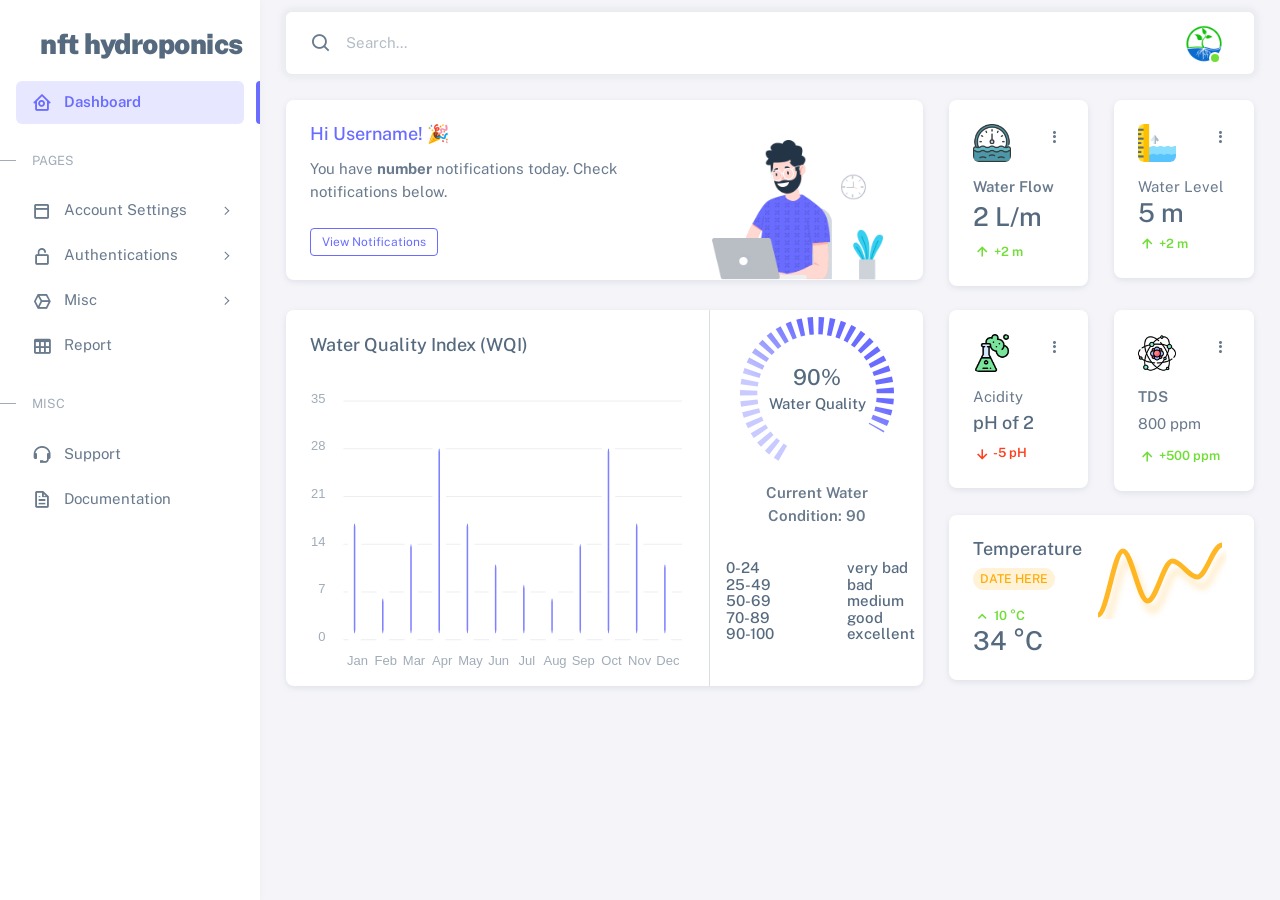
==== capstone-new/html/index.html @ d3cab9f1 "new update" ====
<!DOCTYPE html>

<html
  lang="en"
  class="light-style layout-menu-fixed"
  dir="ltr"
  data-theme="theme-default"
  data-assets-path="../assets/"
  data-template="vertical-menu-template-free"
>
  <head>
    <meta charset="utf-8" />
    <meta
      name="viewport"
      content="width=device-width, initial-scale=1.0, user-scalable=no, minimum-scale=1.0, maximum-scale=1.0"
    />

    <title>Capstone 2023| NFT Hydroponics </title>

    <meta name="description" content="" />

    <!-- Favicon -->
    <link rel="icon" type="image/x-icon" href="../assets/img/favicon/favicon.ico" />

    <!-- Fonts -->
    <link rel="preconnect" href="https://fonts.googleapis.com" />
    <link rel="preconnect" href="https://fonts.gstatic.com" crossorigin />
    <link
      href="https://fonts.googleapis.com/css2?family=Public+Sans:ital,wght@0,300;0,400;0,500;0,600;0,700;1,300;1,400;1,500;1,600;1,700&display=swap"
      rel="stylesheet"
    />

    <!-- Icons. Uncomment required icon fonts -->
    <link rel="stylesheet" href="../assets/vendor/fonts/boxicons.css" />

    <!-- Core CSS -->
    <link rel="stylesheet" href="../assets/vendor/css/core.css" class="template-customizer-core-css" />
    <link rel="stylesheet" href="../assets/vendor/css/theme-default.css" class="template-customizer-theme-css" />
    <link rel="stylesheet" href="../assets/css/demo.css" />

    <!-- Vendors CSS -->
    <link rel="stylesheet" href="../assets/vendor/libs/perfect-scrollbar/perfect-scrollbar.css" />

    <link rel="stylesheet" href="../assets/vendor/libs/apex-charts/apex-charts.css" />

    <!-- Page CSS -->
    
    <!-- Helpers -->
    <script src="../assets/vendor/js/helpers.js"></script>
    <script src="../assets/js/config.js"></script>
  </head>

  <body>
    <!-- Layout wrapper -->
    <div class="layout-wrapper layout-content-navbar">
      <div class="layout-container">
        <!-- Menu -->

        <aside id="layout-menu" class="layout-menu menu-vertical menu bg-menu-theme">
          <div class="app-brand demo">
            <a href="index.html" class="app-brand-link">
              <span class="app-brand-text demo menu-text fw-bolder ms-2"> NFT Hydroponics</span>
            </a>

            <a href="javascript:void(0);" class="layout-menu-toggle menu-link text-large ms-auto d-block d-xl-none">
              <i class="bx bx-chevron-left bx-sm align-middle"></i>
            </a>
          </div>

          <div class="menu-inner-shadow"></div>

          <ul class="menu-inner py-1">
            <!-- Dashboard -->
            <li class="menu-item active">
              <a href="index.html" class="menu-link">
                <i class="menu-icon tf-icons bx bx-home-circle"></i>
                <div data-i18n="Analytics">Dashboard</div>
              </a>
            </li>

            <li class="menu-header small text-uppercase">
              <span class="menu-header-text">Pages</span>
            </li>
            <li class="menu-item">
              <a href="javascript:void(0);" class="menu-link menu-toggle">
                <i class="menu-icon tf-icons bx bx-dock-top"></i>
                <div data-i18n="Account Settings">Account Settings</div>
              </a>
              <ul class="menu-sub">
                <li class="menu-item">
                  <a href="pages-account-settings-account.html" class="menu-link">
                    <div data-i18n="Account">Account</div>
                  </a>
                </li>
                <li class="menu-item">
                  <a href="pages-account-settings-notifications.html" class="menu-link">
                    <div data-i18n="Notifications">Notifications</div>
                  </a>
                </li>
                <li class="menu-item">
                  <a href="pages-account-settings-connections.html" class="menu-link">
                    <div data-i18n="Connections">Connections</div>
                  </a>
                </li>
              </ul>
            </li>
            <li class="menu-item">
              <a href="javascript:void(0);" class="menu-link menu-toggle">
                <i class="menu-icon tf-icons bx bx-lock-open-alt"></i>
                <div data-i18n="Authentications">Authentications</div>
              </a>
              <ul class="menu-sub">
                <li class="menu-item">
                  <a href="auth-login-basic.html" class="menu-link" target="_blank">
                    <div data-i18n="Basic">Login</div>
                  </a>
                </li>
                <li class="menu-item">
                  <a href="auth-register-basic.html" class="menu-link" target="_blank">
                    <div data-i18n="Basic">Register</div>
                  </a>
                </li>
                <li class="menu-item">
                  <a href="auth-forgot-password-basic.html" class="menu-link" target="_blank">
                    <div data-i18n="Basic">Forgot Password</div>
                  </a>
                </li>
              </ul>
            </li>
            <li class="menu-item">
              <a href="javascript:void(0);" class="menu-link menu-toggle">
                <i class="menu-icon tf-icons bx bx-cube-alt"></i>
                <div data-i18n="Misc">Misc</div>
              </a>
              <ul class="menu-sub">
                <li class="menu-item">
                  <a href="pages-misc-error.html" class="menu-link">
                    <div data-i18n="Error">Error</div>
                  </a>
                </li>
                <li class="menu-item">
                  <a href="pages-misc-under-maintenance.html" class="menu-link">
                    <div data-i18n="Under Maintenance">Under Maintenance</div>
                  </a>
                </li>
              </ul>
            </li>


            <!-- Tables -->
            <li class="menu-item">
              <a href="tables-basic.html" class="menu-link">
                <i class="menu-icon tf-icons bx bx-table"></i>
                <div data-i18n="Tables">Report</div>
              </a>
            </li>
            <!-- Misc -->
            <li class="menu-header small text-uppercase"><span class="menu-header-text">Misc</span></li>
            <li class="menu-item">
              <a
                href="https://github.com/themeselection/sneat-html-admin-template-free/issues"
                target="_blank"
                class="menu-link"
              >
                <i class="menu-icon tf-icons bx bx-support"></i>
                <div data-i18n="Support">Support</div>
              </a>
            </li>
            <li class="menu-item">
              <a
                href="https://themeselection.com/demo/sneat-bootstrap-html-admin-template/documentation/"
                target="_blank"
                class="menu-link"
              >
                <i class="menu-icon tf-icons bx bx-file"></i>
                <div data-i18n="Documentation">Documentation</div>
              </a>
            </li>
          </ul>
        </aside>
        <!-- / Menu -->

        <!-- Layout container -->
        <div class="layout-page">
          <!-- Navbar -->

          <nav
            class="layout-navbar container-xxl navbar navbar-expand-xl navbar-detached align-items-center bg-navbar-theme"
            id="layout-navbar"
          >
            <div class="layout-menu-toggle navbar-nav align-items-xl-center me-3 me-xl-0 d-xl-none">
              <a class="nav-item nav-link px-0 me-xl-4" href="javascript:void(0)">
                <i class="bx bx-menu bx-sm"></i>
              </a>
            </div>

            <div class="navbar-nav-right d-flex align-items-center" id="navbar-collapse">
              <!-- Search -->
              <div class="navbar-nav align-items-center">
                <div class="nav-item d-flex align-items-center">
                  <i class="bx bx-search fs-4 lh-0"></i>
                  <input
                    type="text"
                    class="form-control border-0 shadow-none"
                    placeholder="Search..."
                    aria-label="Search..."
                  />
                </div>
              </div>
              <!-- /Search -->

              <ul class="navbar-nav flex-row align-items-center ms-auto">
                <!-- User -->
                <li class="nav-item navbar-dropdown dropdown-user dropdown">
                  <a class="nav-link dropdown-toggle hide-arrow" href="javascript:void(0);" data-bs-toggle="dropdown">
                    <div class="avatar avatar-online">
                      <img src="../assets/img/avatars/hydroponicslogo.jpeg" alt class="w-px-40 h-auto rounded-circle" />
                    </div>
                  </a>
                  <ul class="dropdown-menu dropdown-menu-end">
                    <li>
                      <a class="dropdown-item" href="#">
                        <div class="d-flex">
                          <div class="flex-shrink-0 me-3">
                            <div class="avatar avatar-online">
                              <img src="../assets/img/avatars/hydroponicslogo.jpeg" alt class="w-px-40 h-auto rounded-circle" />
                            </div>
                          </div>
                          <div class="flex-grow-1">
                            <span class="fw-semibold d-block">Jessie Sam</span>
                            <small class="text-muted">Farmer</small>
                          </div>
                        </div>
                      </a>
                    </li>
                    <li>
                      <div class="dropdown-divider"></div>
                    </li>
                    <li>
                      <a class="dropdown-item" href="auth-login-basic.html">
                        <i class="bx bx-power-off me-2"></i>
                        <span class="align-middle">Log Out</span>
                      </a>
                    </li>
                  </ul>
                </li>
                <!--/ User -->
              </ul>
            </div>
          </nav>
          <!-- / Navbar -->
          <!-- Content wrapper -->
          <div class="content-wrapper">
            <!-- Content -->
            <div class="container-xxl flex-grow-1 container-p-y">
              <div class="row">
                <div class="col-lg-8 mb-4 order-0">
                  <div class="card">
                    <div class="d-flex align-items-end row">
                      <div class="col-sm-7">
                        <div class="card-body">
                          <h5 class="card-title text-primary">Hi Username! 🎉</h5>
                          <p class="mb-4">
                            You have  <span class="fw-bold">number</span> notifications today. Check notifications below.
                          </p>
                          <a href="javascript:;" class="btn btn-sm btn-outline-primary"  id="viewBadges">View Notifications</a>
                          <div class="popup" id="popup">
                            <div class="popup-content">
                              <h3>Notifications</h3>
                              <table>
                                <tr>
                                  <th>Sensor</th>
                                  <th>Date</th>
                                  <th>Readings</th>
                                  <th>Evaluation</th>
                                </tr>
                                <tr>
                                  <td>Acidity</td>
                                  <td>10/12/2023</td>
                                  <td>pH of 10</td>
                                  <td>Urine</td>
                                </tr>
                                <tr>
                                  <td>Acidity</td>
                                  <td>10/12/2023</td>
                                  <td>pH of 10</td>
                                  <td>Urine</td>
                                </tr>
                                <tr>
                                  <td>Temperature</td>
                                  <td>10/12/2023</td>
                                  <td>25</td>
                                  <td>not normal</td>
                                </tr>
                                <!-- Add more rows as needed -->
                              </table>
                              <button id="closePopup" class="close-button">Close</button>
                            </div>
                          </div>
                        </div>
                      </div>
                      <div class="col-sm-5 text-center text-sm-left">
                        <div class="card-body pb-0 px-0 px-md-4">
                          <img
                            src="../assets/img/illustrations/man-with-laptop-light.png"
                            height="140"
                            alt="View Badge User"
                            data-app-dark-img="illustrations/man-with-laptop-dark.png"
                            data-app-light-img="illustrations/man-with-laptop-light.png"
                          />
                        </div>
                      </div>
                    </div>
                  </div>
                </div>
                <div class="col-lg-4 col-md-4 order-1">
                  <div class="row">
                    <div class="col-lg-6 col-md-12 col-6 mb-4">
                      <div class="card">
                        <div class="card-body">
                          <div class="card-title d-flex align-items-start justify-content-between">
                            <div class="avatar flex-shrink-0">
                              <img
                                src="../assets/img/icons/unicons/flow.png"
                                alt="chart success"
                                class="rounded"
                              />
                            </div>
                            <div class="dropdown">
                              <button
                                class="btn p-0"
                                type="button"
                                id="cardOpt3"
                                data-bs-toggle="dropdown"
                                aria-haspopup="true"
                                aria-expanded="false"
                              >
                                <i class="bx bx-dots-vertical-rounded"></i>
                              </button>
                              <div class="dropdown-menu dropdown-menu-end" aria-labelledby="cardOpt3">
                                <a class="dropdown-item" href="javascript:void(0);">View More</a>
                                <a class="dropdown-item" href="javascript:void(0);">Delete</a>
                              </div>
                            </div>
                          </div>
                          <span class="fw-semibold d-block mb-1">Water Flow</span>
                          <h3 class="card-title mb-2">2 L/m</h3>
                          <small class="text-success fw-semibold"><i class="bx bx-up-arrow-alt"></i> +2 m</small>
                        </div>
                      </div>
                    </div>
                    <div class="col-lg-6 col-md-12 col-6 mb-4">
                      <div class="card">
                        <div class="card-body">
                          <div class="card-title d-flex align-items-start justify-content-between">
                            <div class="avatar flex-shrink-0">
                              <img
                                src="../assets/img/icons/unicons/tide.png"
                                alt="Credit Card"
                                class="rounded"
                              />
                            </div>
                            <div class="dropdown">
                              <button
                                class="btn p-0"
                                type="button"
                                id="cardOpt6"
                                data-bs-toggle="dropdown"
                                aria-haspopup="true"
                                aria-expanded="false"
                              >
                                <i class="bx bx-dots-vertical-rounded"></i>
                              </button>
                              <div class="dropdown-menu dropdown-menu-end" aria-labelledby="cardOpt6">
                                <a class="dropdown-item" href="javascript:void(0);">View More</a>
                                <a class="dropdown-item" href="javascript:void(0);">Delete</a>
                              </div>
                            </div>
                          </div>
                          <span>Water Level</span>
                          <h3 class="card-title text-nowrap mb-1">5 m</h3>
                          <small class="text-success fw-semibold"><i class="bx bx-up-arrow-alt"></i> +2 m</small>
                        </div>
                      </div>
                    </div>
                  </div>
                </div>
                <!-- Total Revenue -->
                <div class="col-12 col-lg-8 order-2 order-md-3 order-lg-2 mb-4">
                  <div class="card">
                    <div class="row row-bordered g-0">
                      <div class="col-md-8">
                        <h5 class="card-header m-0 me-2 pb-3">Water Quality Index (WQI)</h5>
                        <div id="totalRevenueChart" class="px-2"></div>
                      </div>
                      <div class="col-md-4">
                        <div id="growthChart"></div>
                        <div class="text-center fw-semibold pt-3 mb-2">Current Water <br> Condition: 90</div>

                        <div class="d-flex px-xxl-4 px-lg-2 p-4 gap-xxl-3 gap-lg-1 gap-3 justify-content-between">
                          <div class="d-flex">
                            <div class="me-2">
                              
                            </div>
                            <div class="d-flex flex-column">
                              <h6 class="mb-0">0-24</h6>
                              <h6 class="mb-0">25-49</h6>
                              <h6 class="mb-0">50-69</h6>
                              <h6 class="mb-0">70-89</h6>
                              <h6 class="mb-0">90-100</h6>
                            </div>
                          </div>
                          <div class="d-flex">
                            <div class="me-2">
                              
                            </div>
                            <div class="d-flex flex-column">
                              <h6 class="mb-0">very bad</h6>
                              <h6 class="mb-0">bad</h6>
                              <h6 class="mb-0">medium</h6>
                              <h6 class="mb-0">good</h6>
                              <h6 class="mb-0">excellent</h6>
                            </div>
                          </div>
                        </div>
                      </div>
                    </div>
                  </div>
                </div>
                <!--/ Total Revenue -->
                <div class="col-12 col-md-8 col-lg-4 order-3 order-md-2">
                  <div class="row">
                    <div class="col-6 mb-4">
                      <div class="card">
                        <div class="card-body">
                          <div class="card-title d-flex align-items-start justify-content-between">
                            <div class="avatar flex-shrink-0">
                              <img src="../assets/img/icons/unicons/flask.png" alt="Credit Card" class="rounded" />
                            </div>
                            <div class="dropdown">
                              <button
                                class="btn p-0"
                                type="button"
                                id="cardOpt4"
                                data-bs-toggle="dropdown"
                                aria-haspopup="true"
                                aria-expanded="false"
                              >
                                <i class="bx bx-dots-vertical-rounded"></i>
                              </button>
                              <div class="dropdown-menu dropdown-menu-end" aria-labelledby="cardOpt4">
                                <a class="dropdown-item" href="javascript:void(0);">View More</a>
                                <a class="dropdown-item" href="javascript:void(0);">Delete</a>
                              </div>
                            </div>
                          </div>
                          <span class="d-block mb-1">Acidity</span>
                          <h5 class="card-title text-nowrap mb-2">pH of 2</h5>
                          <small class="text-danger fw-semibold"><i class="bx bx-down-arrow-alt"></i> -5 pH</small>
                        </div>
                      </div>
                    </div>
                    <div class="col-6 mb-4">
                      <div class="card">
                        <div class="card-body">
                          <div class="card-title d-flex align-items-start justify-content-between">
                            <div class="avatar flex-shrink-0">
                              <img src="../assets/img/icons/unicons/atom.png" alt="Credit Card" class="rounded" />
                            </div>
                            <div class="dropdown">
                              <button
                                class="btn p-0"
                                type="button"
                                id="cardOpt1"
                                data-bs-toggle="dropdown"
                                aria-haspopup="true"
                                aria-expanded="false"
                              >
                                <i class="bx bx-dots-vertical-rounded"></i>
                              </button>
                              <div class="dropdown-menu" aria-labelledby="cardOpt1">
                                <a class="dropdown-item" href="javascript:void(0);">View More</a>
                                <a class="dropdown-item" href="javascript:void(0);">Delete</a>
                              </div>
                            </div>
                          </div>
                          <span class="fw-semibold d-block mb-1">TDS</span>
                          <p class="card-title mb-2">800 ppm</p>
                          <small class="text-success fw-semibold"><i class="bx bx-up-arrow-alt"></i> +500 ppm</small>
                        </div>
                      </div>
                    </div>
                    <!-- </div>
    <div class="row"> -->
                    <div class="col-12 mb-4">
                      <div class="card">
                        <div class="card-body">
                          <div class="d-flex justify-content-between flex-sm-row flex-column gap-3">
                            <div class="d-flex flex-sm-column flex-row align-items-start justify-content-between">
                              <div class="card-title">
                                <h5 class="text-nowrap mb-2">Temperature</h5>
                                <span class="badge bg-label-warning rounded-pill">Date here</span>
                              </div>
                              <div class="mt-sm-auto">
                                <small class="text-success text-nowrap fw-semibold"
                                  ><i class="bx bx-chevron-up"></i> 10 °C</small
                                >
                                <h3 class="mb-0">34 °C</h3>
                              </div>
                            </div>
                            <div id="profileReportChart"></div>
                          </div>
                        </div>
                      </div>
                    </div>
                  </div>
                </div>
              </div>
            </div>
            <!-- / Content -->
            <div class="content-backdrop fade"></div>
          </div>
          <!-- Content wrapper -->
        </div>
        <!-- / Layout page -->
      </div>

      <!-- Overlay -->
      <div class="layout-overlay layout-menu-toggle"></div>
    </div>
    <!-- / Layout wrapper -->

    <!-- Core JS -->
    <!-- build:js assets/vendor/js/core.js -->
    <script src="../assets/vendor/libs/jquery/jquery.js"></script>
    <script src="../assets/vendor/libs/popper/popper.js"></script>
    <script src="../assets/vendor/js/bootstrap.js"></script>
    <script src="../assets/vendor/libs/perfect-scrollbar/perfect-scrollbar.js"></script>

    <script src="../assets/vendor/js/menu.js"></script>
    <!-- endbuild -->

    <!-- Vendors JS -->
    <script src="../assets/vendor/libs/apex-charts/apexcharts.js"></script>

    <!-- Main JS -->
    <script src="../assets/js/main.js"></script>

    <!-- Page JS -->
    <script src="../assets/js/dashboards-analytics.js"></script>

    <!-- Place this tag in your head or just before your close body tag. -->
    <script async defer src="https://buttons.github.io/buttons.js"></script>
  </body>
</html>
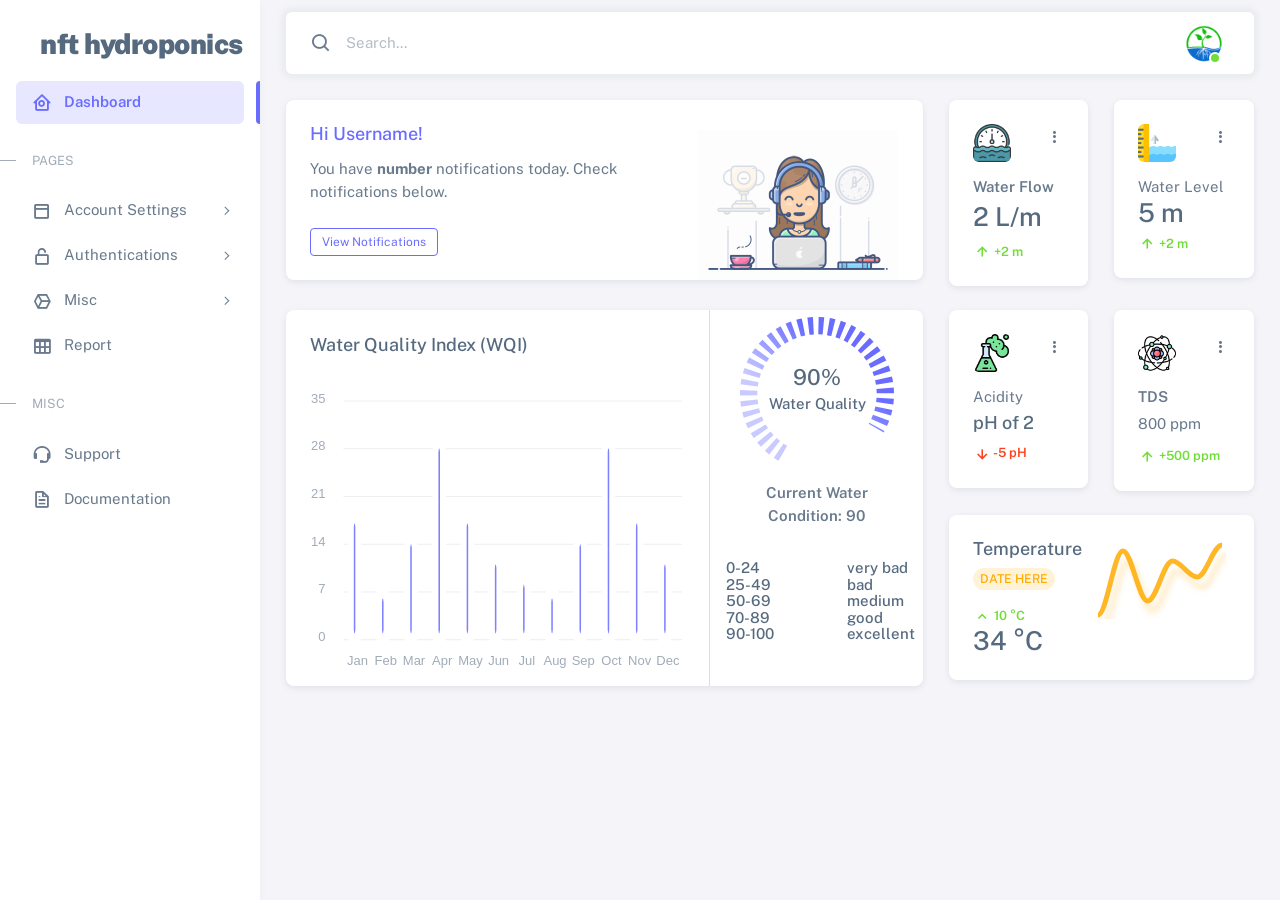
==== commit 33bcf5da: "new" ====
--- a/capstone-new/html/index.html
+++ b/capstone-new/html/index.html
@@ -88,17 +88,17 @@
               </a>
               <ul class="menu-sub">
                 <li class="menu-item">
-                  <a href="pages-account-settings-account.html" class="menu-link">
+                  <a href="pages-account-settings-account.htmls" class="menu-link">
                     <div data-i18n="Account">Account</div>
                   </a>
                 </li>
                 <li class="menu-item">
-                  <a href="pages-account-settings-notifications.html" class="menu-link">
+                  <a href="pages-account-settings-notifications.htmls" class="menu-link">
                     <div data-i18n="Notifications">Notifications</div>
                   </a>
                 </li>
                 <li class="menu-item">
-                  <a href="pages-account-settings-connections.html" class="menu-link">
+                  <a href="pages-account-settings-connections.htmls" class="menu-link">
                     <div data-i18n="Connections">Connections</div>
                   </a>
                 </li>
@@ -149,7 +149,7 @@
 
             <!-- Tables -->
             <li class="menu-item">
-              <a href="tables-basic.html" class="menu-link">
+              <a href="tables-basic.htmls" class="menu-link">
                 <i class="menu-icon tf-icons bx bx-table"></i>
                 <div data-i18n="Tables">Report</div>
               </a>
@@ -158,7 +158,7 @@
             <li class="menu-header small text-uppercase"><span class="menu-header-text">Misc</span></li>
             <li class="menu-item">
               <a
-                href="https://github.com/themeselection/sneat-html-admin-template-free/issues"
+                href="github page here static"
                 target="_blank"
                 class="menu-link"
               >
@@ -168,7 +168,7 @@
             </li>
             <li class="menu-item">
               <a
-                href="https://themeselection.com/demo/sneat-bootstrap-html-admin-template/documentation/"
+                href="github page here static"
                 target="_blank"
                 class="menu-link"
               >
@@ -237,7 +237,8 @@
                       <div class="dropdown-divider"></div>
                     </li>
                     <li>
-                      <a class="dropdown-item" href="auth-login-basic.html">
+                      <!-- <a class="dropdown-item" href="auth-login-basic.html"></a> -->
+                      <a class="dropdown-item" href="#">
                         <i class="bx bx-power-off me-2"></i>
                         <span class="align-middle">Log Out</span>
                       </a>
@@ -259,7 +260,7 @@
                     <div class="d-flex align-items-end row">
                       <div class="col-sm-7">
                         <div class="card-body">
-                          <h5 class="card-title text-primary">Hi Username! 🎉</h5>
+                          <h5 class="card-title text-primary">Hi Username!</h5>
                           <p class="mb-4">
                             You have  <span class="fw-bold">number</span> notifications today. Check notifications below.
                           </p>
@@ -302,8 +303,8 @@
                       <div class="col-sm-5 text-center text-sm-left">
                         <div class="card-body pb-0 px-0 px-md-4">
                           <img
-                            src="../assets/img/illustrations/man-with-laptop-light.png"
-                            height="140"
+                            src="../assets/img/illustrations/support-animation.webp"
+                            height="150"
                             alt="View Badge User"
                             data-app-dark-img="illustrations/man-with-laptop-dark.png"
                             data-app-light-img="illustrations/man-with-laptop-light.png"
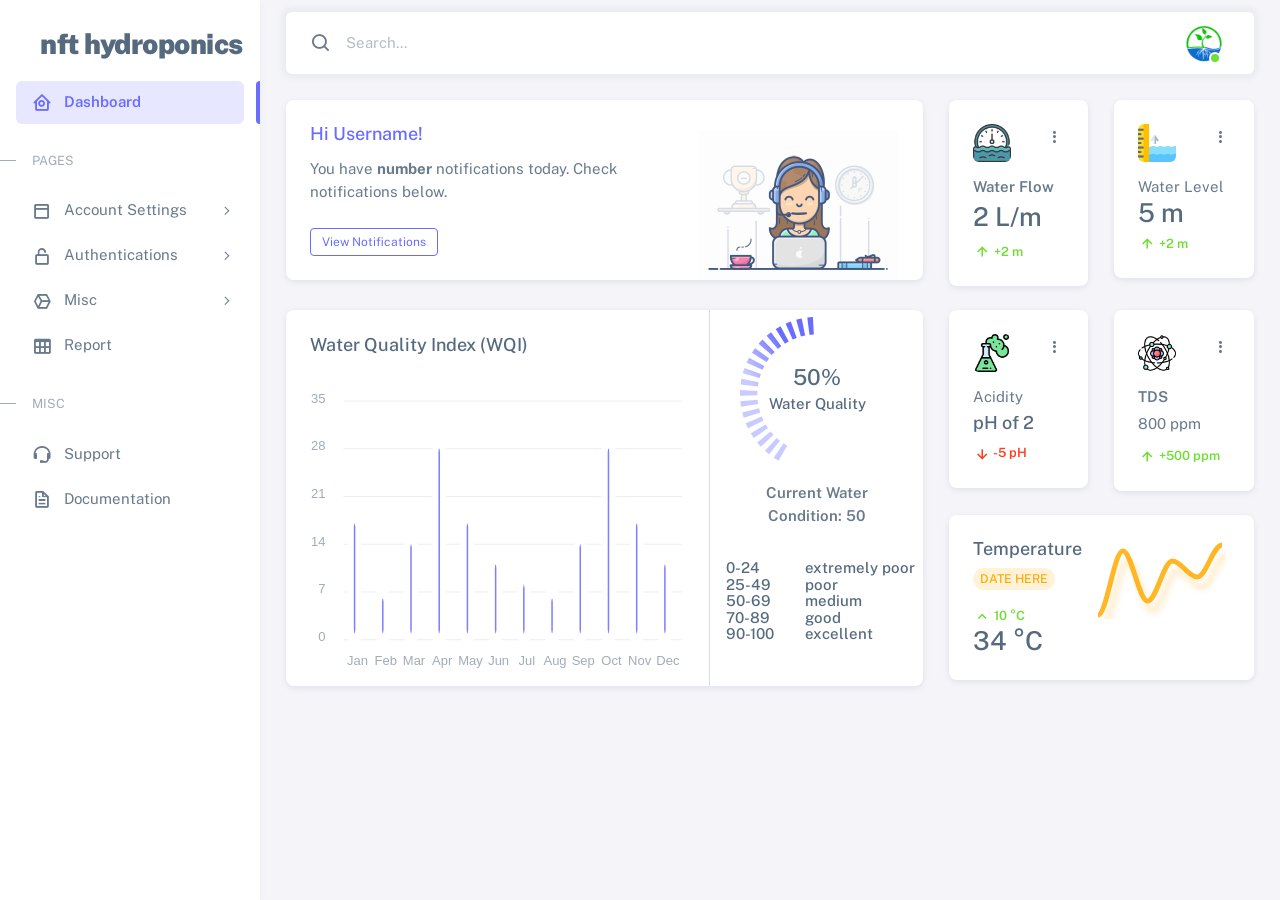
==== commit ca18c7de: "another" ====
--- a/capstone-new/html/index.html
+++ b/capstone-new/html/index.html
@@ -396,7 +396,7 @@
                       </div>
                       <div class="col-md-4">
                         <div id="growthChart"></div>
-                        <div class="text-center fw-semibold pt-3 mb-2">Current Water <br> Condition: 90</div>
+                        <div class="text-center fw-semibold pt-3 mb-2">Current Water <br> Condition: 50</div>
 
                         <div class="d-flex px-xxl-4 px-lg-2 p-4 gap-xxl-3 gap-lg-1 gap-3 justify-content-between">
                           <div class="d-flex">
@@ -416,8 +416,8 @@
                               
                             </div>
                             <div class="d-flex flex-column">
-                              <h6 class="mb-0">very bad</h6>
-                              <h6 class="mb-0">bad</h6>
+                              <h6 class="mb-0">extremely poor</h6>
+                              <h6 class="mb-0">poor</h6>
                               <h6 class="mb-0">medium</h6>
                               <h6 class="mb-0">good</h6>
                               <h6 class="mb-0">excellent</h6>
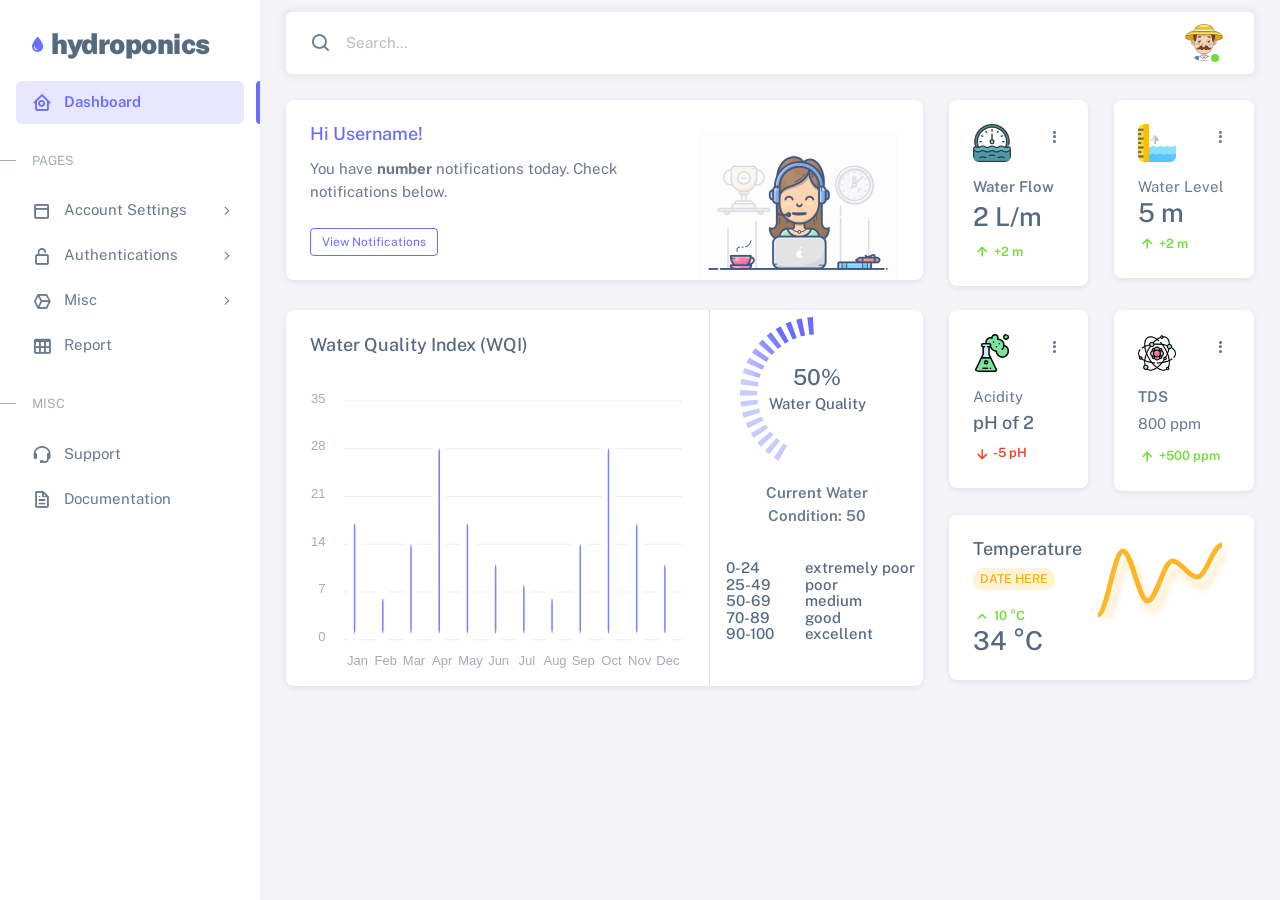
==== commit f081ab45: "for checking monday(18,09)" ====
--- a/capstone-new/html/index.html
+++ b/capstone-new/html/index.html
@@ -20,7 +20,7 @@
     <meta name="description" content="" />
 
     <!-- Favicon -->
-    <link rel="icon" type="image/x-icon" href="../assets/img/favicon/favicon.ico" />
+    <!-- <link rel="icon" type="image/x-icon" href="../assets/img/favicon/favicon.ico" /> -->
 
     <!-- Fonts -->
     <link rel="preconnect" href="https://fonts.googleapis.com" />
@@ -40,7 +40,7 @@
 
     <!-- Vendors CSS -->
     <link rel="stylesheet" href="../assets/vendor/libs/perfect-scrollbar/perfect-scrollbar.css" />
-
+    <link rel="stylesheet" href="https://cdnjs.cloudflare.com/ajax/libs/font-awesome/6.3.0/css/all.min.css">
     <link rel="stylesheet" href="../assets/vendor/libs/apex-charts/apex-charts.css" />
 
     <!-- Page CSS -->
@@ -59,7 +59,7 @@
         <aside id="layout-menu" class="layout-menu menu-vertical menu bg-menu-theme">
           <div class="app-brand demo">
             <a href="index.html" class="app-brand-link">
-              <span class="app-brand-text demo menu-text fw-bolder ms-2"> NFT Hydroponics</span>
+              <i class="fas fa-tint"></i> <span class="app-brand-text demo menu-text fw-bolder ms-2"> Hydroponics</span>
             </a>
 
             <a href="javascript:void(0);" class="layout-menu-toggle menu-link text-large ms-auto d-block d-xl-none">
@@ -214,7 +214,7 @@
                 <li class="nav-item navbar-dropdown dropdown-user dropdown">
                   <a class="nav-link dropdown-toggle hide-arrow" href="javascript:void(0);" data-bs-toggle="dropdown">
                     <div class="avatar avatar-online">
-                      <img src="../assets/img/avatars/hydroponicslogo.jpeg" alt class="w-px-40 h-auto rounded-circle" />
+                      <img src="../assets/img/avatars/9.png" alt class="w-px-40 h-auto rounded-circle" />
                     </div>
                   </a>
                   <ul class="dropdown-menu dropdown-menu-end">
@@ -223,7 +223,7 @@
                         <div class="d-flex">
                           <div class="flex-shrink-0 me-3">
                             <div class="avatar avatar-online">
-                              <img src="../assets/img/avatars/hydroponicslogo.jpeg" alt class="w-px-40 h-auto rounded-circle" />
+                              <img src="../assets/img/avatars/9.png" alt class="w-px-40 h-auto rounded-circle" />
                             </div>
                           </div>
                           <div class="flex-grow-1">
@@ -267,34 +267,9 @@
                           <a href="javascript:;" class="btn btn-sm btn-outline-primary"  id="viewBadges">View Notifications</a>
                           <div class="popup" id="popup">
                             <div class="popup-content">
-                              <h3>Notifications</h3>
-                              <table>
-                                <tr>
-                                  <th>Sensor</th>
-                                  <th>Date</th>
-                                  <th>Readings</th>
-                                  <th>Evaluation</th>
-                                </tr>
-                                <tr>
-                                  <td>Acidity</td>
-                                  <td>10/12/2023</td>
-                                  <td>pH of 10</td>
-                                  <td>Urine</td>
-                                </tr>
-                                <tr>
-                                  <td>Acidity</td>
-                                  <td>10/12/2023</td>
-                                  <td>pH of 10</td>
-                                  <td>Urine</td>
-                                </tr>
-                                <tr>
-                                  <td>Temperature</td>
-                                  <td>10/12/2023</td>
-                                  <td>25</td>
-                                  <td>not normal</td>
-                                </tr>
-                                <!-- Add more rows as needed -->
-                              </table>
+                              <h1>Notifications</h1>
+                              <p>Lorem ipsum dolor sit amet consectetur adipisicing elit. 
+                              </p>
                               <button id="closePopup" class="close-button">Close</button>
                             </div>
                           </div>
@@ -339,8 +314,33 @@
                                 <i class="bx bx-dots-vertical-rounded"></i>
                               </button>
                               <div class="dropdown-menu dropdown-menu-end" aria-labelledby="cardOpt3">
-                                <a class="dropdown-item" href="javascript:void(0);">View More</a>
-                                <a class="dropdown-item" href="javascript:void(0);">Delete</a>
+                                <a class="dropdown-item" href="javascript:void(0);" id="view-more-flowlink">
+                                    <h3>Water Flow</h3>
+                                    <table>
+                                      <tr>
+                                        <th>Date</th>
+                                        <th>Readings</th>
+                                        <th>Evaluation</th>
+                                      </tr>
+                                      <tr>
+                                        <td>10/12/2023</td>
+                                        <td>10 m</td>
+                                        <td>normal</td>
+                                      </tr>
+                                      <tr>
+                                        <td>10/12/2023</td>
+                                        <td>0</td>
+                                        <td>not normal</td>
+                                      </tr>
+                                      <tr>
+                                        <td>10/12/2023</td>
+                                        <td>10m</td>
+                                        <td>normal</td>
+                                      </tr>
+                                      <!-- Add more rows as needed -->
+                                    </table>
+                                </a>
+                                <!-- <a class="dropdown-item" href="javascript:void(0);">Delete</a> -->
                               </div>
                             </div>
                           </div>
@@ -373,8 +373,33 @@
                                 <i class="bx bx-dots-vertical-rounded"></i>
                               </button>
                               <div class="dropdown-menu dropdown-menu-end" aria-labelledby="cardOpt6">
-                                <a class="dropdown-item" href="javascript:void(0);">View More</a>
-                                <a class="dropdown-item" href="javascript:void(0);">Delete</a>
+                                <a class="dropdown-item" href="javascript:void(0);">
+                                    <h3>Water Level</h3>
+                                    <table>
+                                      <tr>
+                                        <th>Date</th>
+                                        <th>Readings</th>
+                                        <th>Evaluation</th>
+                                      </tr>
+                                      <tr>
+                                        <td>10/12/2023</td>
+                                        <td>10 m</td>
+                                        <td>normal</td>
+                                      </tr>
+                                      <tr>
+                                        <td>10/12/2023</td>
+                                        <td>0</td>
+                                        <td>not normal</td>
+                                      </tr>
+                                      <tr>
+                                        <td>10/12/2023</td>
+                                        <td>10m</td>
+                                        <td>normal</td>
+                                      </tr>
+                                      <!-- Add more rows as needed -->
+                                    </table>
+                                </a>
+                                <!-- <a class="dropdown-item" href="javascript:void(0);">Delete</a> -->
                               </div>
                             </div>
                           </div>
@@ -450,8 +475,33 @@
                                 <i class="bx bx-dots-vertical-rounded"></i>
                               </button>
                               <div class="dropdown-menu dropdown-menu-end" aria-labelledby="cardOpt4">
-                                <a class="dropdown-item" href="javascript:void(0);">View More</a>
-                                <a class="dropdown-item" href="javascript:void(0);">Delete</a>
+                                <a class="dropdown-item" href="javascript:void(0);">
+                                    <h3>Acidity</h3>
+                                    <table>
+                                      <tr>
+                                        <th>Date</th>
+                                        <th>Readings</th>
+                                        <th>Evaluation</th>
+                                      </tr>
+                                      <tr>
+                                        <td>10/12/2023</td>
+                                        <td>10 m</td>
+                                        <td>normal</td>
+                                      </tr>
+                                      <tr>
+                                        <td>10/12/2023</td>
+                                        <td>0</td>
+                                        <td>not normal</td>
+                                      </tr>
+                                      <tr>
+                                        <td>10/12/2023</td>
+                                        <td>10m</td>
+                                        <td>normal</td>
+                                      </tr>
+                                      <!-- Add more rows as needed -->
+                                    </table>
+                                </a>
+                                <!-- <a class="dropdown-item" href="javascript:void(0);">Delete</a> -->
                               </div>
                             </div>
                           </div>
@@ -480,8 +530,33 @@
                                 <i class="bx bx-dots-vertical-rounded"></i>
                               </button>
                               <div class="dropdown-menu" aria-labelledby="cardOpt1">
-                                <a class="dropdown-item" href="javascript:void(0);">View More</a>
-                                <a class="dropdown-item" href="javascript:void(0);">Delete</a>
+                                <a class="dropdown-item" href="javascript:void(0);">
+                                    <h3>Total Dissolved Solids</h3>
+                                    <table>
+                                      <tr>
+                                        <th>Date</th>
+                                        <th>Readings</th>
+                                        <th>Evaluation</th>
+                                      </tr>
+                                      <tr>
+                                        <td>10/12/2023</td>
+                                        <td>10 m</td>
+                                        <td>normal</td>
+                                      </tr>
+                                      <tr>
+                                        <td>10/12/2023</td>
+                                        <td>0</td>
+                                        <td>not normal</td>
+                                      </tr>
+                                      <tr>
+                                        <td>10/12/2023</td>
+                                        <td>10m</td>
+                                        <td>normal</td>
+                                      </tr>
+                                      <!-- Add more rows as needed -->
+                                    </table>
+                                </a>
+                                <!-- <a class="dropdown-item" href="javascript:void(0);">Delete</a> -->
                               </div>
                             </div>
                           </div>
--- a/capstone-new/assets/css/demo.css
+++ b/capstone-new/assets/css/demo.css
@@ -159,3 +159,5 @@
 
 
 
+
+
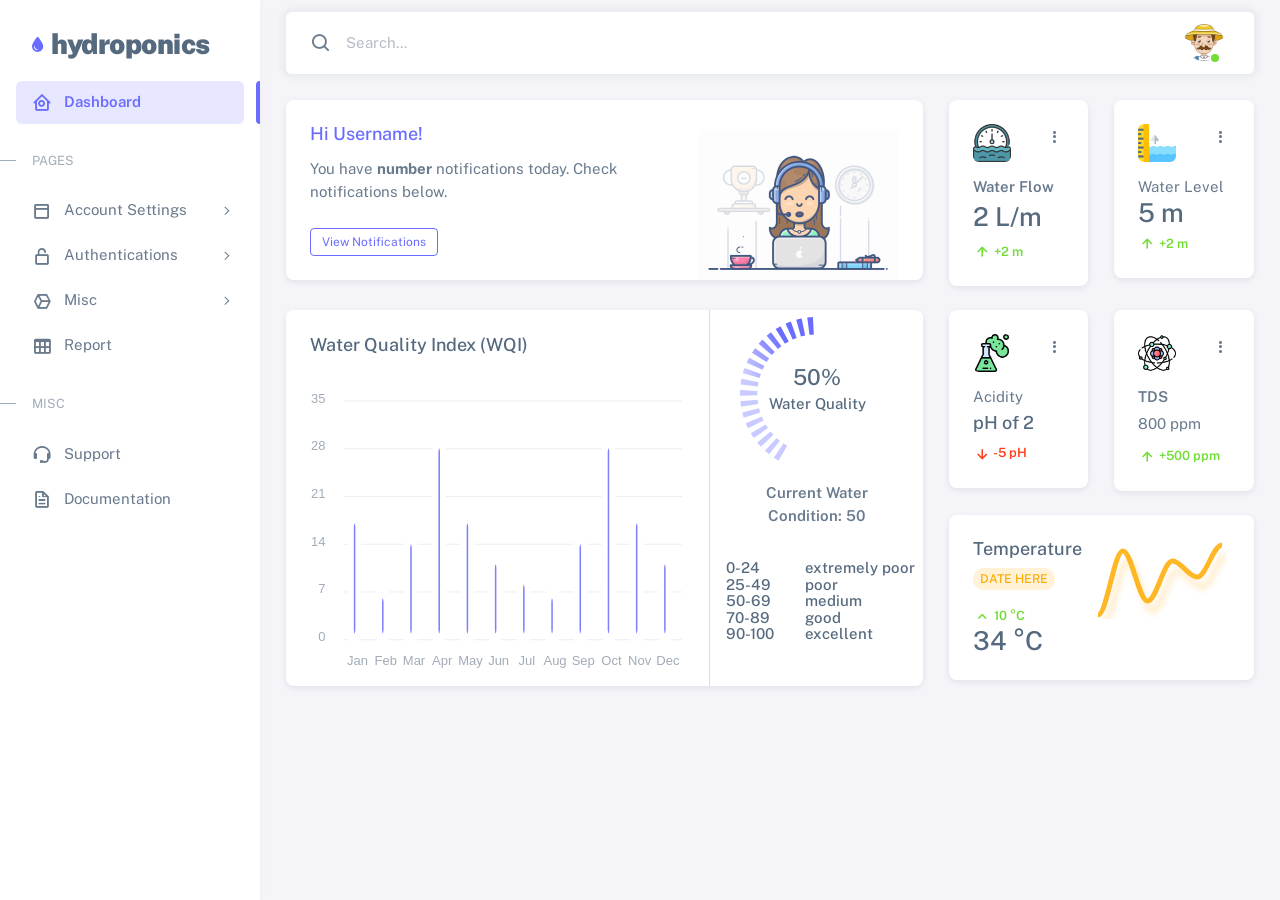
==== commit b067c216: "checking" ====
--- a/capstone-new/html/index.html
+++ b/capstone-new/html/index.html
@@ -111,17 +111,17 @@
               </a>
               <ul class="menu-sub">
                 <li class="menu-item">
-                  <a href="auth-login-basic.html" class="menu-link" target="_blank">
+                  <a href="auth-login-basic.htmls" class="menu-link" target="_blank">
                     <div data-i18n="Basic">Login</div>
                   </a>
                 </li>
                 <li class="menu-item">
-                  <a href="auth-register-basic.html" class="menu-link" target="_blank">
+                  <a href="auth-register-basic.htmls" class="menu-link" target="_blank">
                     <div data-i18n="Basic">Register</div>
                   </a>
                 </li>
                 <li class="menu-item">
-                  <a href="auth-forgot-password-basic.html" class="menu-link" target="_blank">
+                  <a href="auth-forgot-password-basic.htmls" class="menu-link" target="_blank">
                     <div data-i18n="Basic">Forgot Password</div>
                   </a>
                 </li>
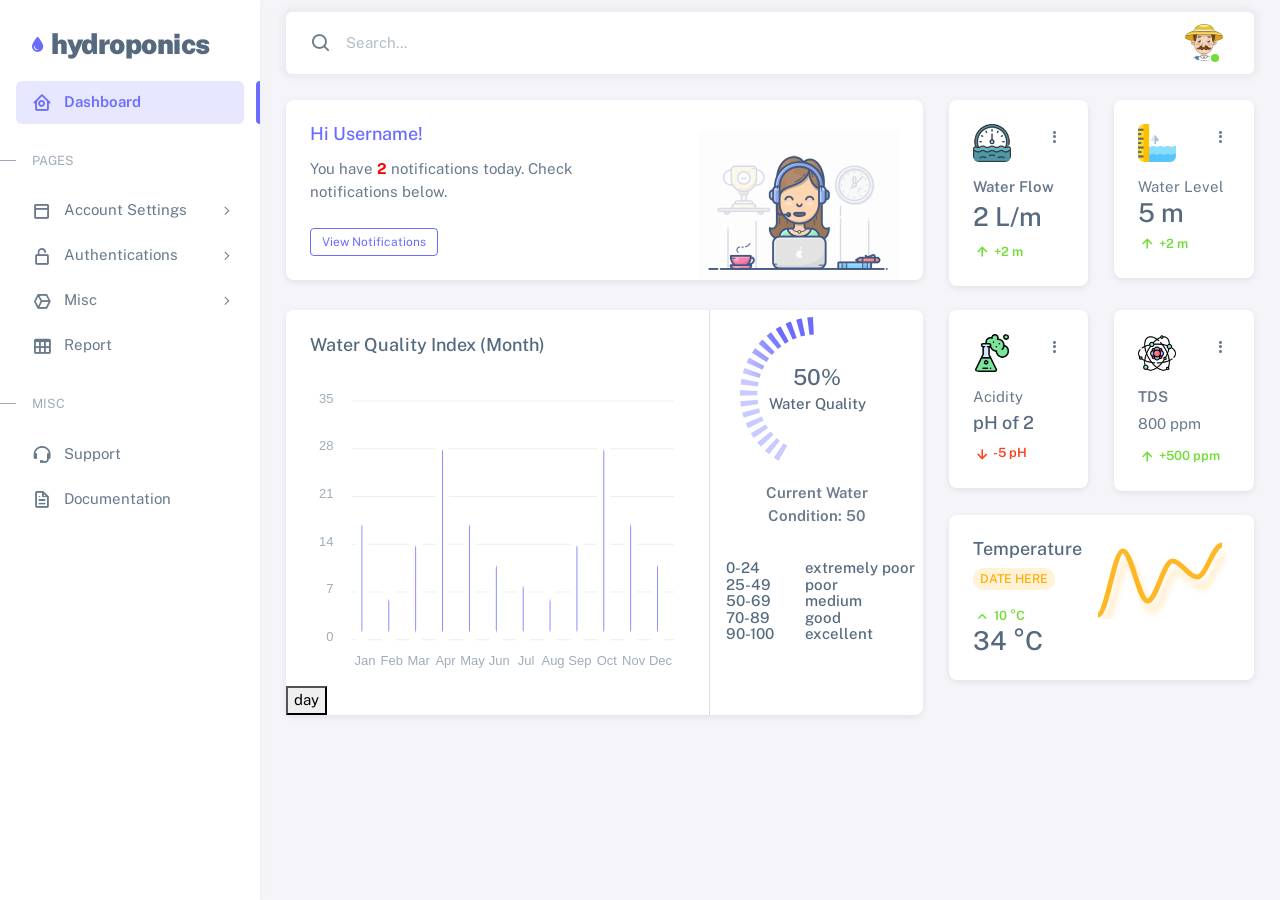
==== commit a8bdd4b1: "new js for change chart" ====
--- a/capstone-new/html/index.html
+++ b/capstone-new/html/index.html
@@ -262,7 +262,7 @@
                         <div class="card-body">
                           <h5 class="card-title text-primary">Hi Username!</h5>
                           <p class="mb-4">
-                            You have  <span class="fw-bold">number</span> notifications today. Check notifications below.
+                            You have  <span class="fw-bold" style="color: red;">2</span> notifications today. Check notifications below.
                           </p>
                           <a href="javascript:;" class="btn btn-sm btn-outline-primary"  id="viewBadges">View Notifications</a>
                           <div class="popup" id="popup">
@@ -416,9 +416,14 @@
                   <div class="card">
                     <div class="row row-bordered g-0">
                       <div class="col-md-8">
-                        <h5 class="card-header m-0 me-2 pb-3">Water Quality Index (WQI)</h5>
-                        <div id="totalRevenueChart" class="px-2"></div>
-                      </div>
+                        <h5 class="card-header m-0 me-2 pb-3">Water Quality Index (Month)</h5>
+                        <div id="chartContainer" class="px-2">
+                          <div id="totalRevenueChart" class="px-2"></div>
+                          <div class="chart" id="chart2" style="display: none;">Chart for day & Content</div>
+                          <div class="chart" id="chart3" style="display: none;">Chart for year & Content</div>
+                        </div>
+                        <button id="flipButton">day</button>
+                      </div>                      
                       <div class="col-md-4">
                         <div id="growthChart"></div>
                         <div class="text-center fw-semibold pt-3 mb-2">Current Water <br> Condition: 50</div>
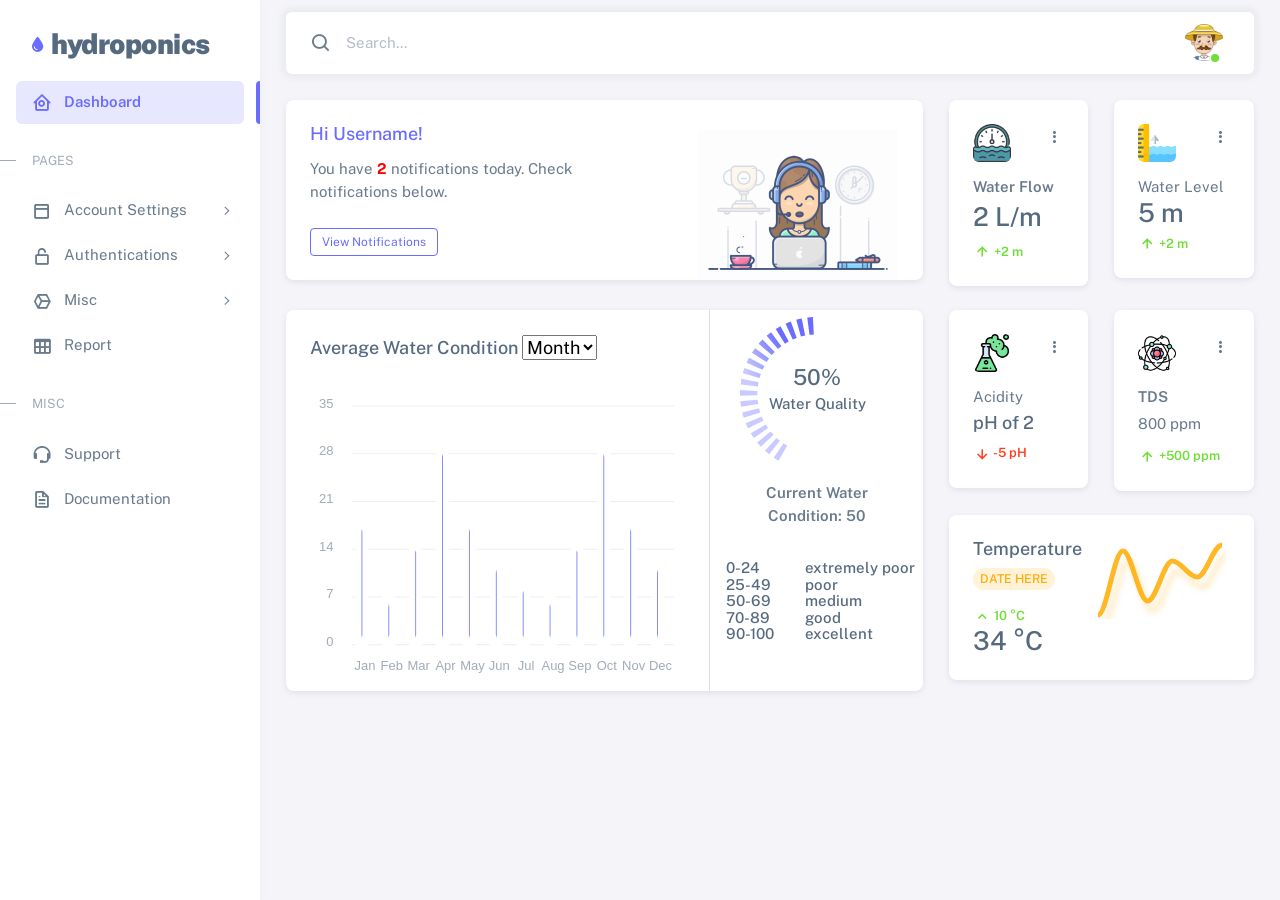
==== commit eb2cea35: "dropdown" ====
--- a/capstone-new/html/index.html
+++ b/capstone-new/html/index.html
@@ -416,13 +416,19 @@
                   <div class="card">
                     <div class="row row-bordered g-0">
                       <div class="col-md-8">
-                        <h5 class="card-header m-0 me-2 pb-3">Water Quality Index (Month)</h5>
+                        <h5 class="card-header m-0 me-2 pb-3">
+                          <label for="monthDropdown">Average Water Condition</label>
+                          <select id="monthDropdown">
+                              <option value="Month">Month</option>
+                              <option value="Day">Day</option>
+                              <option value="Year">Year</option>
+                          </select>
+                        </h5>                 
                         <div id="chartContainer" class="px-2">
                           <div id="totalRevenueChart" class="px-2"></div>
                           <div class="chart" id="chart2" style="display: none;">Chart for day & Content</div>
                           <div class="chart" id="chart3" style="display: none;">Chart for year & Content</div>
                         </div>
-                        <button id="flipButton">day</button>
                       </div>                      
                       <div class="col-md-4">
                         <div id="growthChart"></div>
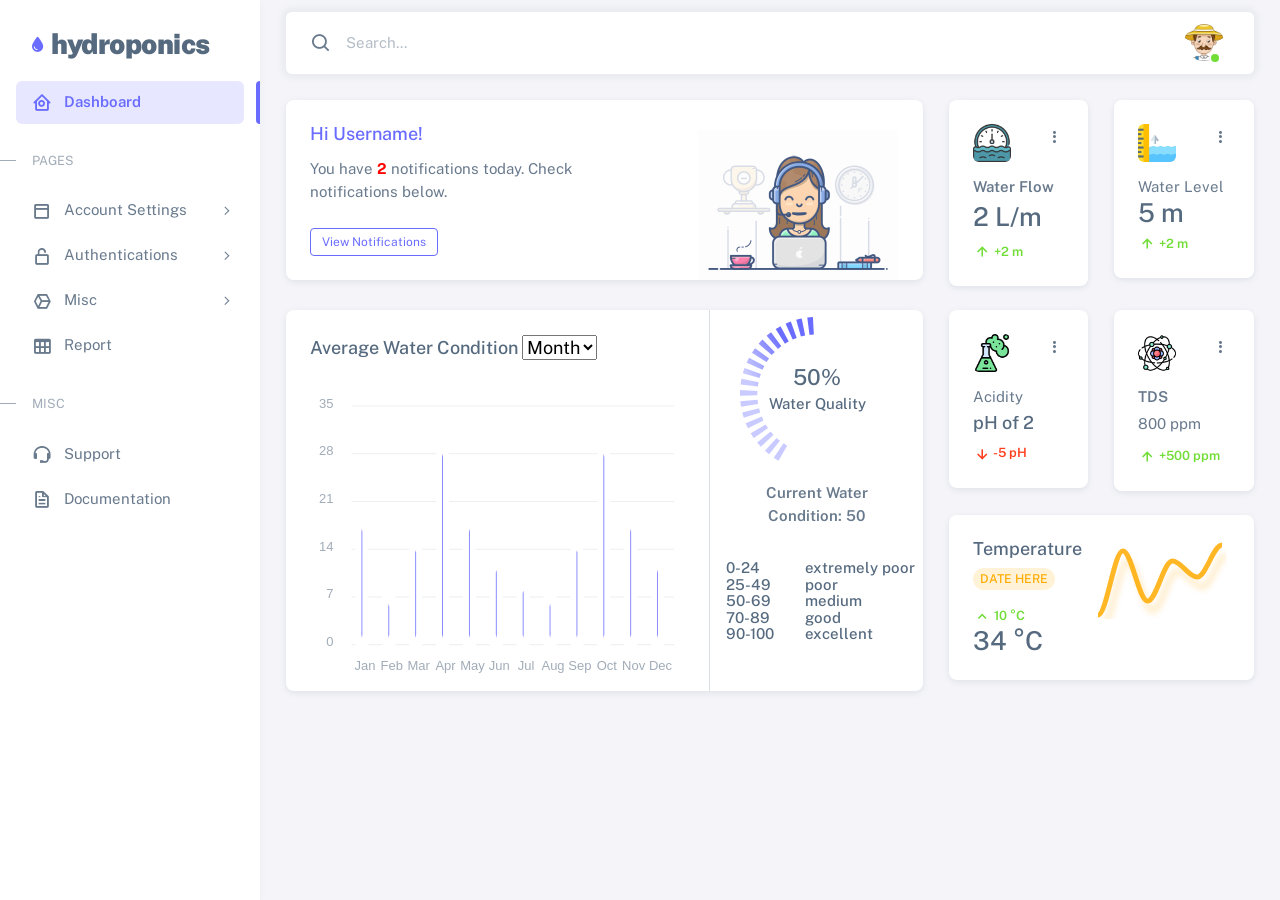
==== commit 46939de8: "new" ====
--- a/capstone-new/html/index.html
+++ b/capstone-new/html/index.html
@@ -319,22 +319,26 @@
                                     <table>
                                       <tr>
                                         <th>Date</th>
+                                        <th>Time</th>
                                         <th>Readings</th>
                                         <th>Evaluation</th>
                                       </tr>
                                       <tr>
                                         <td>10/12/2023</td>
                                         <td>10 m</td>
+                                        <td>1:19 pm</td>
                                         <td>normal</td>
                                       </tr>
                                       <tr>
                                         <td>10/12/2023</td>
                                         <td>0</td>
+                                        <td>1:19 pm</td>
                                         <td>not normal</td>
                                       </tr>
                                       <tr>
                                         <td>10/12/2023</td>
                                         <td>10m</td>
+                                        <td>1:19 pm</td>
                                         <td>normal</td>
                                       </tr>
                                       <!-- Add more rows as needed -->
